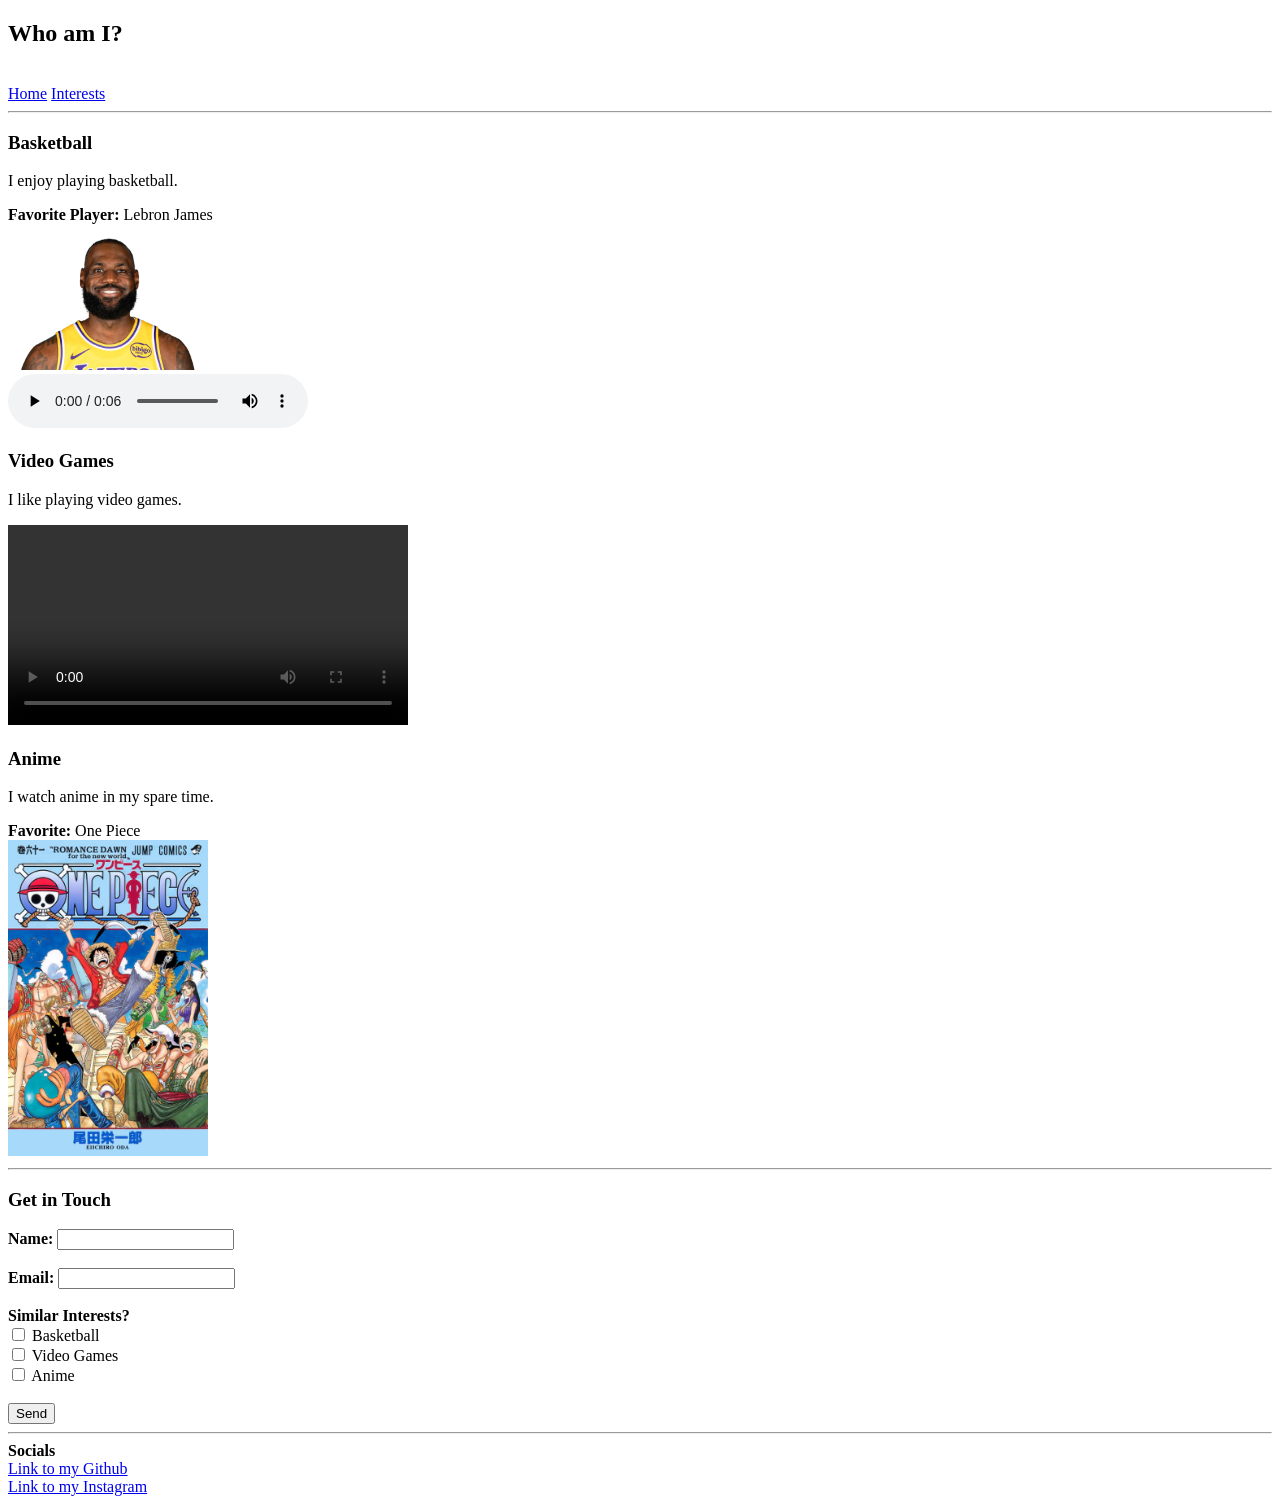
==== interests.html @ 16bec232 "Add files via upload" ====
<!DOCTYPE html>
<html>
<head>
  <title>Sean Avery Lim Co</title>
</head>
<body>

  <h2>Who am I?</h2> <br>
  <a href="index.html">Home</a>
  <a href="interests.html">Interests</a>
  <hr>

  <div id="interests">

        <h3>Basketball</h3>
        <p>I enjoy playing basketball.</p>
        <b>Favorite Player: </b>Lebron James <br>
        <img src="Lebron.png" alt="Lebron" width="200"> <br>
        <audio controls>
            <source src="Basketball.mp3" type="audio/mpeg">
        </audio>

      <h3>Video Games</h3>
      <p>I like playing video games.</p>
      <video controls width="400">
        <source src="Valorant.mp4" type="video/mp4">
      </video>

      <h3>Anime</h3>
      <p>I watch anime in my spare time.</p>
      <b>Favorite: </b>One Piece <br>
      <img src="OnePiece.jpg" alt="One Piece" width="200">
    
  </div>

  <hr>

  <div id="contact">
    <h3>Get in Touch</h3>

    <b>Name: </b><input type="text" name="name"> <br><br>
    <b>Email: </b><input type="email" name="email"> <br><br>

    <b>Similar Interests?</b> <br>
    <input type="checkbox" id="basketball" name="basketball">
    <label for="basketball">Basketball</label> <br>
    <input type="checkbox" id="videogames" name="videogames">
    <label for="videogames">Video Games</label> <br>
    <input type="checkbox" id="anime" name="anime">
    <label for="anime">Anime</label> <br><br>

    <button>Send</button>
  </div>
  <hr>

  <div id="socials">
    <b>Socials</b> <br>
    <a href="https://github.com/SeanCo16">Link to my Github</a> <br>
    <a href="https://www.instagram.com/seann.co/">Link to my Instagram</a>
  </div>

</body>
</html>
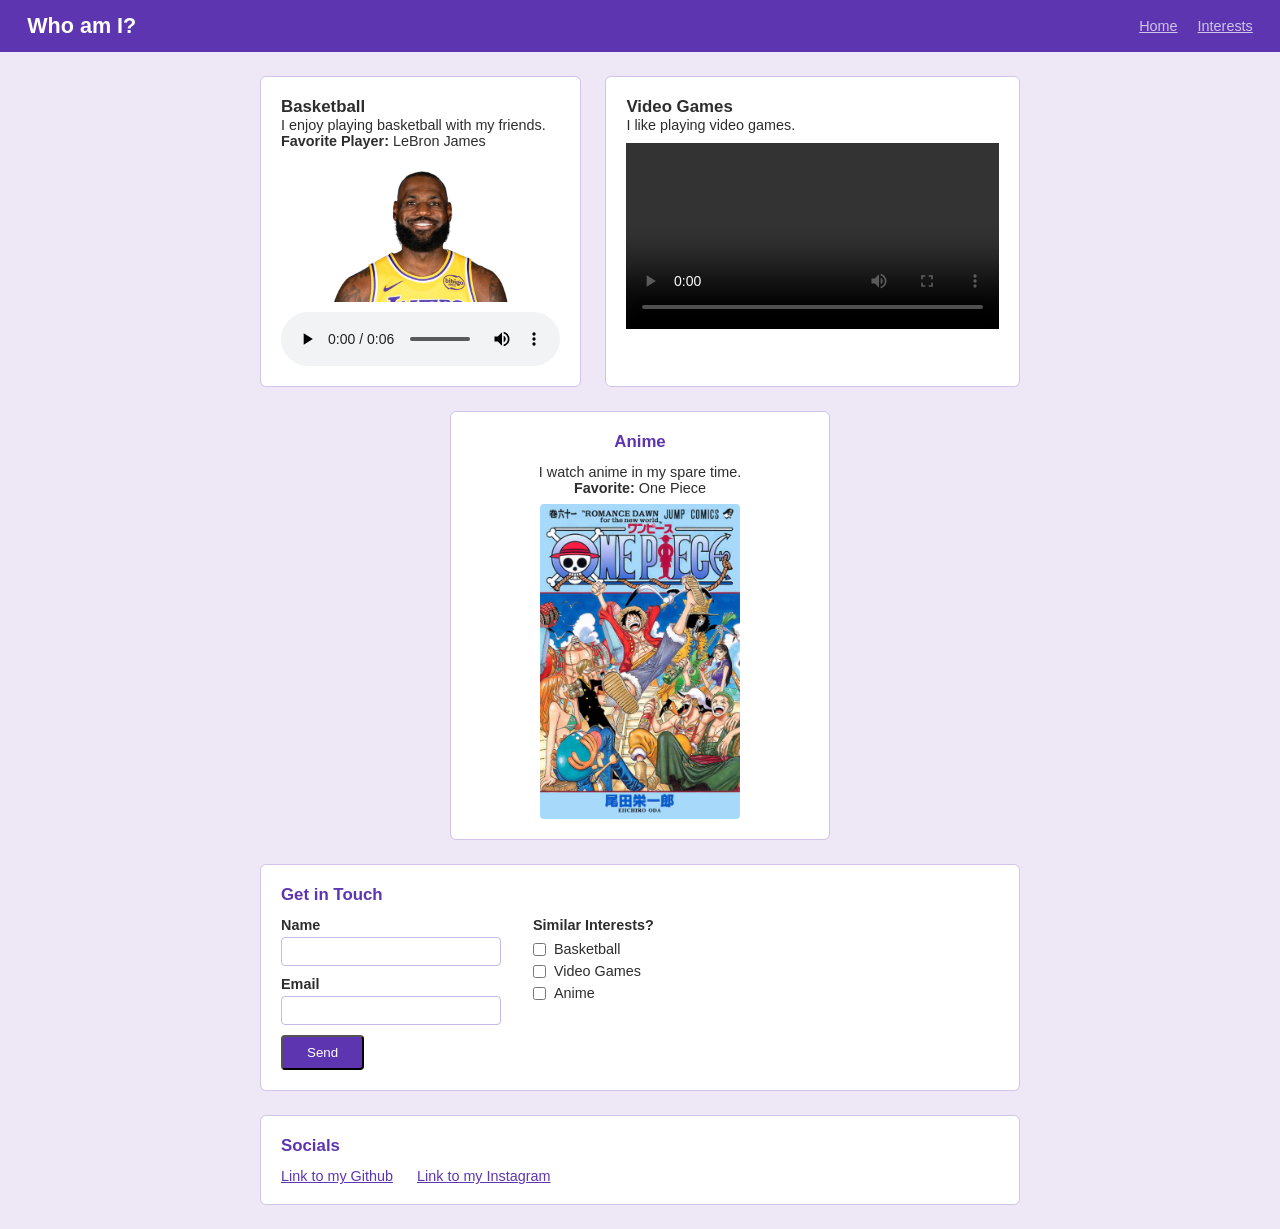
==== commit 370014c0: "Update interests.html" ====
--- a/interests.html
+++ b/interests.html
@@ -1,63 +1,92 @@
 <!DOCTYPE html>
 <html>
 <head>
-  <title>Sean Avery Lim Co</title>
+  <title>Sean Avery Lim Co — Interests</title>
+  <link rel="stylesheet" href="style.css">
 </head>
+
 <body>
+  <header id="header">
+    <h2>Who am I?</h2>
+    <nav id="nav">
+      <a href="index.html">Home</a>
+      <a href="interests.html">Interests</a>
+    </nav>
+  </header>
 
-  <h2>Who am I?</h2> <br>
-  <a href="index.html">Home</a>
-  <a href="interests.html">Interests</a>
-  <hr>
+  <main id="separator">
 
-  <div id="interests">
+    <div id="first-row">
+      <article class="interest-card" id="basketball">
+        <h3>Basketball</h3>
+        <p>I enjoy playing basketball with my friends.</p>
+        <div class="spacing"><span class="bold">Favorite Player:</span> LeBron James</div>
+        <img src="Lebron.png" alt="LeBron James" width="200">
+        <audio controls>
+          <source src="Basketball.mp3" type="audio/mpeg">
+        </audio>
+      </article>
 
-        <h3>Basketball</h3>
-        <p>I enjoy playing basketball.</p>
-        <b>Favorite Player: </b>Lebron James <br>
-        <img src="Lebron.png" alt="Lebron" width="200"> <br>
-        <audio controls>
-            <source src="Basketball.mp3" type="audio/mpeg">
-        </audio>
+      <article class="interest-card" id="videogames">
+        <h3>Video Games</h3>
+        <p>I like playing video games.</p>
+        <video controls width="400">
+          <source src="Valorant.mp4" type="video/mp4">
+        </video>
+      </article>
+    </div>
 
-      <h3>Video Games</h3>
-      <p>I like playing video games.</p>
-      <video controls width="400">
-        <source src="Valorant.mp4" type="video/mp4">
-      </video>
+    <div id="second-row">
+      <article class="card interest-card" id="anime">
+        <h3>Anime</h3>
+        <p>I watch anime in my spare time.</p>
+        <div class="spacing"><span class="bold">Favorite:</span> One Piece</div>
+        <img src="OnePiece.jpg" alt="One Piece" width="200">
+      </article>
+    </div>
 
-      <h3>Anime</h3>
-      <p>I watch anime in my spare time.</p>
-      <b>Favorite: </b>One Piece <br>
-      <img src="OnePiece.jpg" alt="One Piece" width="200">
-    
-  </div>
+    <section class="card" id="contact">
+      <h3>Get in Touch</h3>
+      <div id="contact-form">
+        <div class="get-in-touch">
+          <div class="contact">
+            <label for="contact-name">Name</label>
+            <input type="text" id="contact-name" name="name">
+          </div>
 
-  <hr>
+          <div class="contact">
+            <label for="contact-email">Email</label>
+            <input type="email" id="contact-email" name="email">
+          </div>
+          <button id="button-send">Send</button>
+        </div>
 
-  <div id="contact">
-    <h3>Get in Touch</h3>
+        <div class="contact-interests">
+          <p>Similar Interests?</p>
+          <div class="checkbox-row">
+            <input type="checkbox" id="checkbox-basketball" name="basketball">
+            <label for="checkbox-basketball">Basketball</label>
+          </div>
+          
+          <div class="checkbox-row">
+            <input type="checkbox" id="checkbox-videogames" name="videogames">
+            <label for="checkbox-videogames">Video Games</label>
+          </div>
+          <div class="checkbox-row">
+            <input type="checkbox" id="checkbox-anime" name="anime">
+            <label for="checkbox-anime">Anime</label>
+          </div>
+        </div>
+      </div>
+    </section>
 
-    <b>Name: </b><input type="text" name="name"> <br><br>
-    <b>Email: </b><input type="email" name="email"> <br><br>
+    <section class="card" id="socials">
+      <h3>Socials</h3>
+      <a class="social" href="https://github.com/SeanCo16" target="_blank">Link to my Github</a>
+      <a class="social" href="https://www.instagram.com/seann.co/" target="_blank">Link to my Instagram</a>
+    </section>
 
-    <b>Similar Interests?</b> <br>
-    <input type="checkbox" id="basketball" name="basketball">
-    <label for="basketball">Basketball</label> <br>
-    <input type="checkbox" id="videogames" name="videogames">
-    <label for="videogames">Video Games</label> <br>
-    <input type="checkbox" id="anime" name="anime">
-    <label for="anime">Anime</label> <br><br>
-
-    <button>Send</button>
-  </div>
-  <hr>
-
-  <div id="socials">
-    <b>Socials</b> <br>
-    <a href="https://github.com/SeanCo16">Link to my Github</a> <br>
-    <a href="https://www.instagram.com/seann.co/">Link to my Instagram</a>
-  </div>
+  </main>
 
 </body>
 </html>
--- a/style.css
+++ b/style.css
@@ -0,0 +1,187 @@
+* {
+  box-sizing: border-box;
+  margin: 0;
+  padding: 0;
+}
+ 
+body {
+  font-family: Arial, sans-serif;
+  background-color: #ede7f6;
+  color: #2d2d2d;
+  font-size: 0.90rem;
+}
+
+#header {
+  background-color: #5e35b1;
+  padding: 0.8rem 1.7rem;
+  display: flex;
+  justify-content: space-between;
+  align-items: center;
+}
+ 
+#header h2 {
+  color: white;
+}
+ 
+#nav a {
+  color: #d1c4e9;
+  margin-left: 1rem;
+}
+ 
+#nav a:hover {
+  color: white;
+  text-decoration: underline;
+}
+ 
+#separator {
+  max-width: 50rem;
+  margin: 1.5rem auto;
+  padding: 0 1.25rem;
+  display: flex;
+  flex-direction: column;
+  gap: 1.5rem;
+}
+ 
+.card,
+.interest-card {
+  background-color: white;
+  border: 1px solid #d1c4e9;
+  border-radius: 6px;
+  padding: 20px;
+}
+ 
+.card h2,
+.card h3 {
+  color: #5e35b1;
+  margin-bottom: 12px;
+}
+ 
+#introduction {
+  display: flex;
+  gap: 20px;
+}
+ 
+#introduction-photo {
+  width: 160px;
+  height: 160px;
+  border-radius: 6px;
+  border: 2px solid #d1c4e9;
+}
+ 
+.spacing {
+  margin-bottom: 8px;
+}
+ 
+.bold {
+  font-weight: bold;
+}
+ 
+#foods h2 {
+  text-align: center;
+}
+ 
+#foods-table {
+  width: 100%;
+  border-collapse: collapse;
+}
+ 
+#foods-table th {
+  background-color: #5e35b1;
+  color: white;
+  padding: 12px;
+  text-align: left;
+}
+ 
+#foods-table td {
+  padding: 8px 12px;
+  border-bottom: 1px solid #e0d7f5;
+}
+
+#first-row {
+  display: flex;
+  gap: 1.5rem;
+}
+
+#interest-card {
+  flex: 1;
+  min-height: 20rem;
+}
+
+#second-row {
+  display: flex;
+  justify-content: center;
+}
+ 
+#anime {
+  width: 50%;
+  min-height: 23rem;
+  text-align: center;
+}
+ 
+.interest-card img {
+  border-radius: 4px;
+  display: block;
+  margin-left: auto;
+  margin-right: auto;
+}
+ 
+.interest-card audio,
+.interest-card video {
+  display: block;
+  margin-top: 10px;
+  max-width: 100%;
+}
+
+#contact-form {
+  display: flex;
+  gap: 32px;
+}
+ 
+.contact {
+  margin-bottom: 10px;
+}
+ 
+.contact label {
+  display: block;
+  font-weight: bold;
+  margin-bottom: 4px;
+}
+ 
+.contact input {
+  padding: 6px 10px;
+  border: 1px solid #c5b8e8;
+  border-radius: 4px;
+  width: 220px;
+}
+ 
+.contact-interests p {
+  font-weight: bold;
+  margin-bottom: 8px;
+}
+ 
+.checkbox-row {
+  display: flex;
+  align-items: center;
+  gap: 8px;
+  margin-bottom: 6px;
+}
+
+#button-send {
+  background-color: #5e35b1;
+  color: white;
+  padding: 0.5rem 1.5rem;
+  border-radius: 0.25rem;
+}
+
+#button-send:hover {
+  background-color: #7c4dca;
+}
+
+.social {
+  color: #5e35b1;
+  margin-right: 20px;
+}
+ 
+.social:hover {
+  text-decoration: underline;
+}
